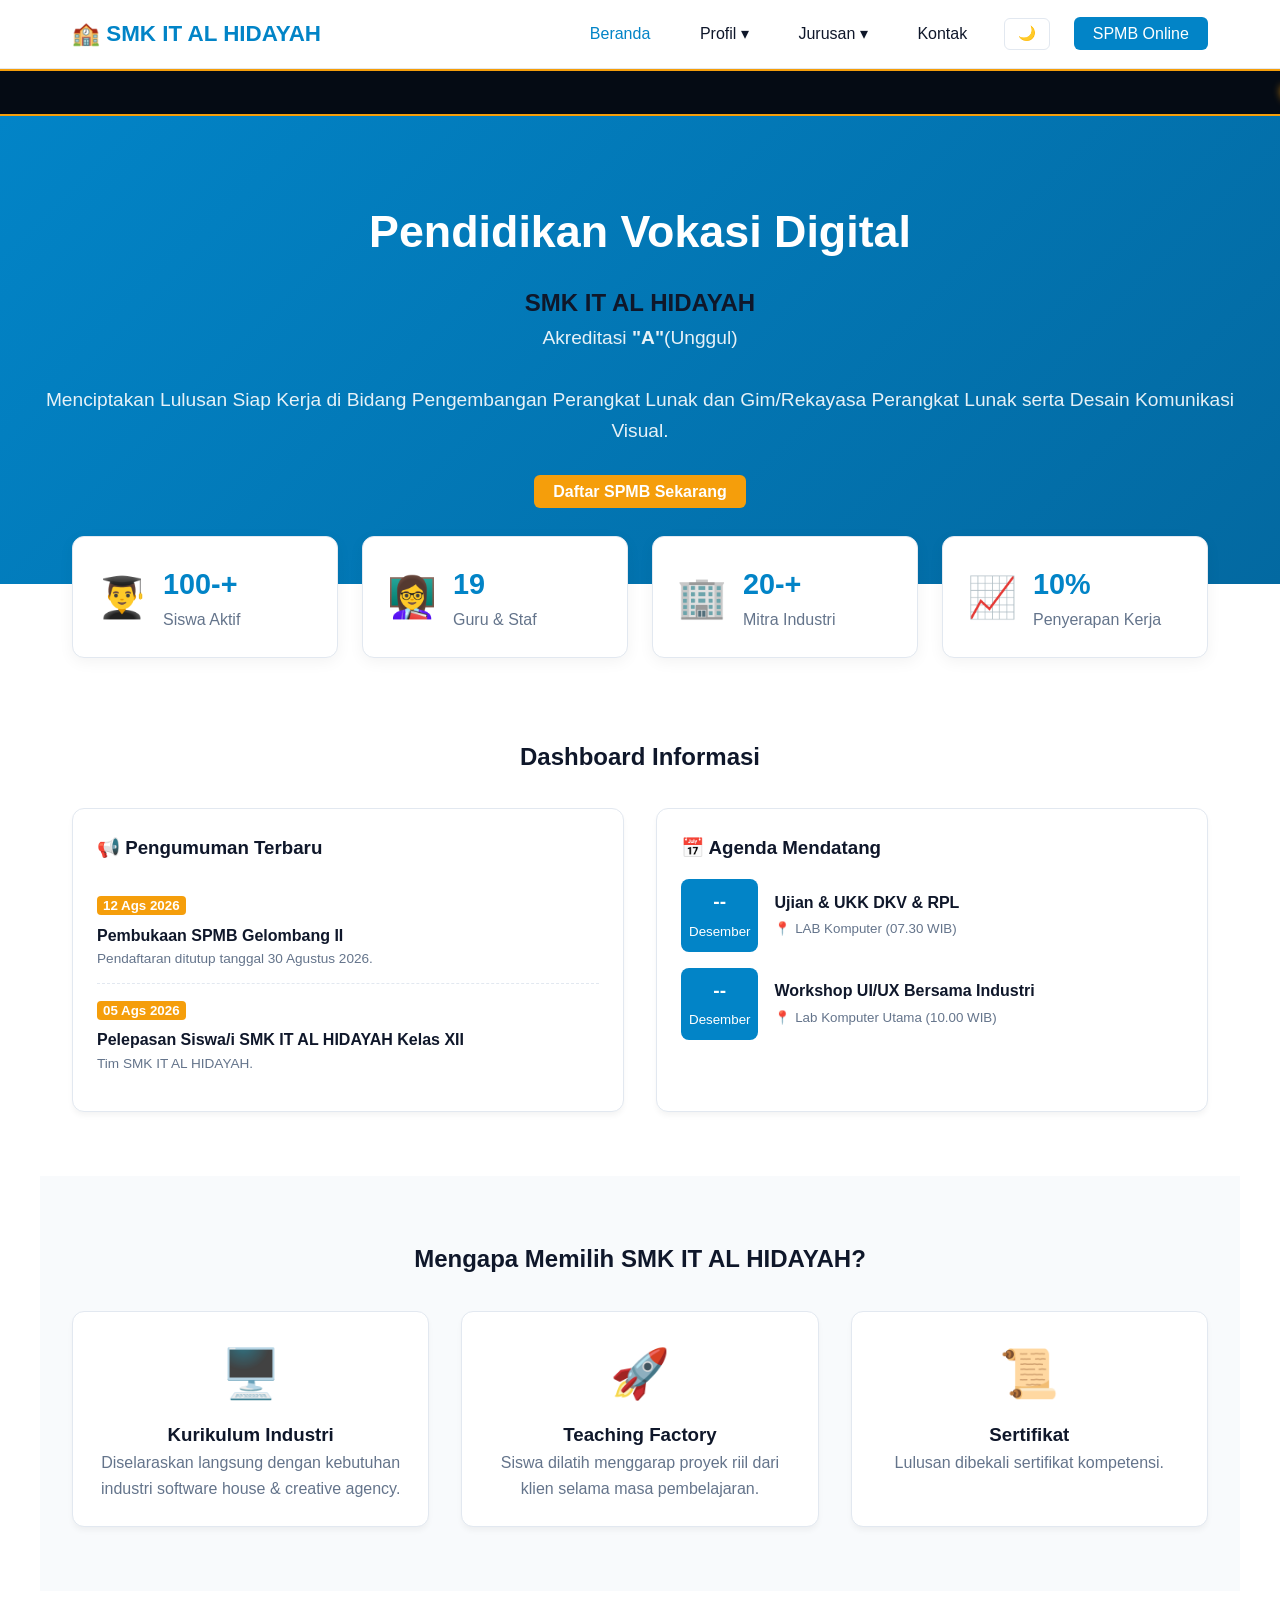
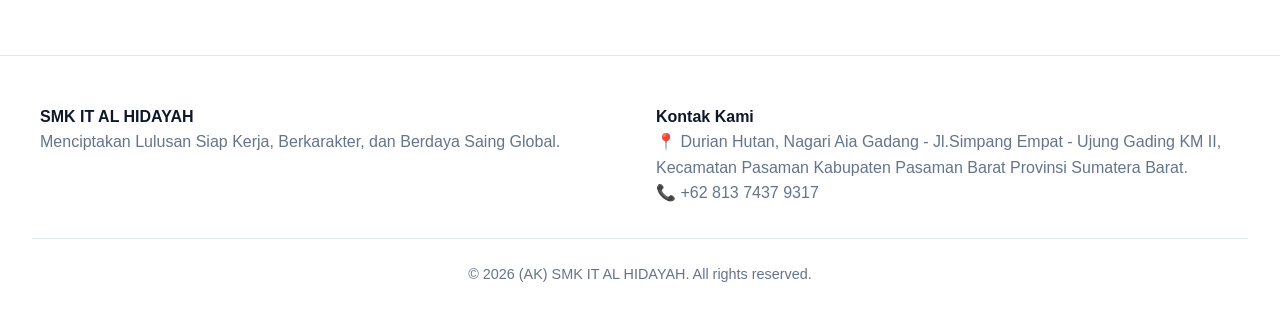
==== index.html @ fcd90033 "Add files via upload" ====
<!DOCTYPE html>
<html lang="id">
<head>
  <meta charset="UTF-8">
  <meta name="viewport" content="width=device-width, initial-scale=1.0">
  <title>Beranda & Dashboard - SMK IT AL HIDAYAH</title>
  <link rel="icon" type="image/png" href="assets/img/favicon.ico">
  <link rel="stylesheet" href="css/style.css">
  <style>
    .hero {
      background: linear-gradient(135deg, #0284c7, #0369a1);
      color: #ffffff;
      padding: 5rem 2rem;
      text-align: center;
    }
    .hero h1 { font-size: 2.8rem; margin-bottom: 1rem; color: #ffffff; }
    .hero p { font-size: 1.2rem; margin-bottom: 2rem; opacity: 0.9; color: #ffffff; }
    .stats-grid {
      display: grid;
      grid-template-columns: repeat(auto-fit, minmax(200px, 1fr));
      gap: 1.5rem;
      margin-top: -3rem;
      position: relative;
      z-index: 10;
    }
    .stat-card {
      background: var(--bg-card);
      padding: 1.5rem;
      border-radius: 12px;
      border: 1px solid var(--border-color);
      display: flex;
      align-items: center;
      gap: 1rem;
      box-shadow: 0 4px 15px rgba(0,0,0,0.05);
    }
    .stat-card h3 { font-size: 1.8rem; color: var(--primary-color); }
    .features-grid, .dashboard-grid {
      display: grid;
      grid-template-columns: repeat(auto-fit, minmax(280px, 1fr));
      gap: 2rem;
    }
  </style>
</head>
<body>
  <header>
    <nav class="navbar">
      <div class="logo">🏫 SMK IT AL HIDAYAH</div>
      <div class="hamburger" id="hamburger"><span></span><span></span><span></span></div>
      <ul class="nav-links" id="navLinks">
        <li><a href="index.html" class="active">Beranda</a></li>
        <li class="dropdown">
          <a href="#">Profil ▾</a>
          <ul class="dropdown-menu">
            <li><a href="profil.html">Sejarah, Visi, Misi & Tujuan</a></li>
            <li><a href="sambutan.html">Sambutan Kepsek</a></li>
            <li><a href="fasilitas.html">Fasilitas Sekolah</a></li>
            <li><a href="struktur-organisasi.html">Struktur Organisasi</a></li>
          </ul>
        </li>
        <li class="dropdown">
          <a href="#">Jurusan ▾</a>
          <ul class="dropdown-menu">
            <li><a href="jurusan-rpl.html">Pengembangan Perangkat Lunak dan Gim</a></li>
            <li><a href="jurusan-dkv.html">Desain Komunikasi Visual</a></li>
          </ul>
        </li>
        <li><a href="kontak.html">Kontak</a></li>
        <li><button id="themeToggle" class="theme-btn">🌙</button></li>
        <li><a href="spmb.html" class="btn-cta">SPMB Online</a></li>
      </ul>
    </nav>
  </header>

  <!-- BANNER RUNNING TEXT LED -->
  <div class="led-banner">
    <div class="led-wrapper">
      <span class="led-text">
        📢 PENGUMUMAN SPMB SMK IT AL HIDAYAH 2026/2027: Penerimaan Peserta Didik Baru Gelombang II telah dibuka! Bagi calon siswa Jurusan Pengembangan Perangkat Lunak dan Gim/Rekayasa Perangkat Lunak (RPL) & Desain Komunikasi Visual (DKV) segera daftarkan diri Anda sebelum 30 Agustus 2026. 🚀
      </span>
    </div>
  </div>

  <main>
    <section class="hero">
      <h1>Pendidikan Vokasi Digital</h1>
      <h2>SMK IT AL HIDAYAH</h2>
      <p>Akreditasi <strong>"A"</strong>(Unggul)</p>
      <p>Menciptakan Lulusan Siap Kerja di Bidang Pengembangan Perangkat Lunak dan Gim/Rekayasa Perangkat Lunak serta Desain Komunikasi Visual.</p>
      <a href="spmb.html" class="btn-cta" style="background-color: var(--accent-color);">Daftar SPMB Sekarang</a>
    </section>

    <div class="section-padding" style="padding-top: 0;">
      <div class="stats-grid">
        <div class="stat-card">
          <span style="font-size: 2.5rem;">👨‍🎓</span>
          <div><h3>100-+</h3><p class="text-muted">Siswa Aktif</p></div>
        </div>
        <div class="stat-card">
          <span style="font-size: 2.5rem;">👩‍🏫</span>
          <div><h3>19</h3><p class="text-muted">Guru & Staf</p></div>
        </div>
        <div class="stat-card">
          <span style="font-size: 2.5rem;">🏢</span>
          <div><h3>20-+</h3><p class="text-muted">Mitra Industri</p></div>
        </div>
        <div class="stat-card">
          <span style="font-size: 2.5rem;">📈</span>
          <div><h3>10%</h3><p class="text-muted">Penyerapan Kerja</p></div>
        </div>
      </div>
    </div>  

    <section class="section-padding" style="padding-top: 1rem;">
      <h2 style="text-align: center; margin-bottom: 2rem;">Dashboard Informasi</h2>
      <div class="dashboard-grid">
        <div class="card">
          <h3>📢 Pengumuman Terbaru</h3>
          <ul style="margin-top: 1rem; list-style: none;">
            <li style="padding: 0.8rem 0; border-bottom: 1px dashed var(--border-color);">
              <small style="background: var(--accent-color); color: #fff; padding: 2px 6px; border-radius: 4px; font-weight: bold;">12 Ags 2026</small>
              <p style="margin-top: 5px; font-weight: 600;">Pembukaan SPMB Gelombang II</p>
              <p class="text-muted" style="font-size: 0.85rem;">Pendaftaran ditutup tanggal 30 Agustus 2026.</p>
            </li>
            <li style="padding: 0.8rem 0;">
              <small style="background: var(--accent-color); color: #fff; padding: 2px 6px; border-radius: 4px; font-weight: bold;">05 Ags 2026</small>
              <p style="margin-top: 5px; font-weight: 600;">Pelepasan Siswa/i SMK IT AL HIDAYAH Kelas XII</p>
              <p class="text-muted" style="font-size: 0.85rem;">Tim SMK IT AL HIDAYAH.</p>
            </li>
          </ul>
        </div>

        <div class="card">
          <h3>📅 Agenda Mendatang</h3>
          <ul style="margin-top: 1rem; list-style: none;">
            <li style="display: flex; gap: 1rem; align-items: center; margin-bottom: 1rem;">
              <div style="background: var(--primary-color); color: white; padding: 0.5rem; border-radius: 8px; text-align: center; min-width: 55px;">
                <strong style="font-size: 1.2rem; color: #fff;">--</strong><br><small style="color: #fff;">Desember</small>
              </div>
              <div>
                <h4>Ujian & UKK DKV & RPL</h4>
                <small class="text-muted">📍 LAB Komputer (07.30 WIB)</small>
              </div>
            </li>
            <li style="display: flex; gap: 1rem; align-items: center;">
              <div style="background: var(--primary-color); color: white; padding: 0.5rem; border-radius: 8px; text-align: center; min-width: 55px;">
                <strong style="font-size: 1.2rem; color: #fff;">--</strong><br><small style="color: #fff;">Desember</small>
              </div>
              <div>
                <h4>Workshop UI/UX Bersama Industri</h4>
                <small class="text-muted">📍 Lab Komputer Utama (10.00 WIB)</small>
              </div>
            </li>
          </ul>
        </div>
      </div>
    </section>

    <section class="section-padding" style="background: var(--bg-section);">
      <h2 style="text-align: center; margin-bottom: 2rem;">Mengapa Memilih SMK IT AL HIDAYAH?</h2>
      <div class="features-grid">
        <div class="card" style="text-align: center;">
          <div style="font-size: 3rem; margin-bottom: 0.5rem;">🖥️</div>
          <h3>Kurikulum Industri</h3>
          <p class="text-muted">Diselaraskan langsung dengan kebutuhan industri software house & creative agency.</p>
        </div>
        <div class="card" style="text-align: center;">
          <div style="font-size: 3rem; margin-bottom: 0.5rem;">🚀</div>
          <h3>Teaching Factory</h3>
          <p class="text-muted">Siswa dilatih menggarap proyek riil dari klien selama masa pembelajaran.</p>
        </div>
        <div class="card" style="text-align: center;">
          <div style="font-size: 3rem; margin-bottom: 0.5rem;">📜</div>
          <h3>Sertifikat</h3>
          <p class="text-muted">Lulusan dibekali sertifikat kompetensi.</p>
        </div>
      </div>
    </section>
  </main>

  <footer>
    <div class="footer-container">
      <div class="footer-col">
        <h4>SMK IT AL HIDAYAH</h4>
        <p class="text-muted">Menciptakan Lulusan Siap Kerja, Berkarakter, dan Berdaya Saing Global.</p>
      </div>
      <div class="footer-col">
        <h4>Kontak Kami</h4>
        <p class="text-muted">📍 Durian Hutan, Nagari Aia Gadang - Jl.Simpang Empat - Ujung Gading KM II, Kecamatan Pasaman Kabupaten Pasaman Barat Provinsi Sumatera Barat.</p>
        <p class="text-muted">📞 +62 813 7437 9317</p>
      </div>
    </div>
    <div class="footer-bottom">
      <p class="text-muted">&copy; 2026 (AK) SMK IT AL HIDAYAH. All rights reserved.</p>
    </div>
  </footer>

  <script src="script.js"></script>
</body>
</html>
---- css/style.css ----
/* ==========================================
   CSS VARIABLES & THEMING
   ========================================== */
:root {
  --bg-main: #ffffff;
  --bg-card: #ffffff;
  --bg-section: #f8fafc;
  --text-primary: #0f172a;
  --text-muted: #64748b;
  --border-color: #e2e8f0;
  --primary-color: #0284c7;
  --secondary-color: #0369a1;
  --accent-color: #f59e0b;
  --nav-bg: #ffffff;
  
  /* LED Running Text Light Theme */
  --led-bg: #050b14;
  --led-text: #f59e0b;
}

body.dark-mode {
  --bg-main: #0f172a;
  --bg-card: #1e293b;
  --bg-section: #111827;
  --text-primary: #f8fafc;
  --text-muted: #94a3b8;
  --border-color: #334155;
  --primary-color: #38bdf8;
  --secondary-color: #0284c7;
  --nav-bg: #1e293b;
  
  /* LED Running Text Dark Theme */
  --led-bg: #020617;
  --led-text: #fbbf24;
}

/* ==========================================
   RESET & BASE STYLES
   ========================================== */
* {
  margin: 0;
  padding: 0;
  box-sizing: border-box;
}

body {
  font-family: 'Segoe UI', Tahoma, Geneva, Verdana, sans-serif;
  background-color: var(--bg-main);
  color: var(--text-primary);
  line-height: 1.6;
  transition: background-color 0.3s ease, color 0.3s ease;
}

a {
  text-decoration: none;
  color: inherit;
}

/* Reset Teks Responsif Mode Gelap/Terang */
h1, h2, h3, h4, h5, h6, p, span, li, small {
  color: var(--text-primary);
  transition: color 0.3s ease;
}

.text-muted {
  color: var(--text-muted) !important;
}

.section-padding {
  padding: 4rem 2rem;
  max-width: 1200px;
  margin: 0 auto;
}

/* ==========================================
   NAVIGATION BAR & DROPDOWN
   ========================================== */
header {
  background-color: var(--nav-bg);
  border-bottom: 1px solid var(--border-color);
  position: sticky;
  top: 0;
  z-index: 1000;
  transition: background-color 0.3s ease;
}

.navbar {
  display: flex;
  justify-content: space-between;
  align-items: center;
  max-width: 1200px;
  margin: 0 auto;
  padding: 1rem 2rem;
}

.logo {
  font-size: 1.4rem;
  font-weight: 700;
  color: var(--primary-color);
}

.nav-links {
  display: flex;
  list-style: none;
  align-items: center;
  gap: 1.5rem;
}

.nav-links a {
  font-weight: 500;
  padding: 0.5rem 0.8rem;
  border-radius: 6px;
  transition: all 0.2s;
}

.nav-links a:hover, .nav-links a.active {
  color: var(--primary-color);
}

/* Dropdown Menu */
.dropdown {
  position: relative;
}

.dropdown-menu {
  display: none;
  position: absolute;
  top: 100%;
  left: 0;
  background-color: var(--bg-card);
  border: 1px solid var(--border-color);
  min-width: 200px;
  box-shadow: 0 10px 15px -3px rgba(0, 0, 0, 0.1);
  border-radius: 8px;
  list-style: none;
  padding: 0.5rem 0;
}

.dropdown-menu li a {
  display: block;
  padding: 0.6rem 1.2rem;
  white-space: nowrap;
}

.dropdown-menu li a:hover {
  background-color: var(--bg-section);
}

.dropdown:hover .dropdown-menu {
  display: block;
}

/* Buttons */
.theme-btn {
  background: none;
  border: 1px solid var(--border-color);
  color: var(--text-primary);
  padding: 0.4rem 0.8rem;
  border-radius: 6px;
  cursor: pointer;
  font-size: 0.9rem;
}

.btn-cta {
  background-color: var(--primary-color);
  color: #ffffff !important;
  padding: 0.5rem 1.2rem !important;
  border-radius: 6px;
  font-weight: 600;
}

/* Hamburger Menu Mobile */
.hamburger {
  display: none;
  flex-direction: column;
  cursor: pointer;
  gap: 5px;
}

.hamburger span {
  width: 25px;
  height: 3px;
  background-color: var(--text-primary);
  border-radius: 2px;
}

/* ==========================================
   LED RUNNING TEXT
   ========================================== */
.led-banner {
  background-color: var(--led-bg);
  border-top: 2px solid var(--accent-color);
  border-bottom: 2px solid var(--accent-color);
  overflow: hidden;
  white-space: nowrap;
  box-shadow: 0 0 10px rgba(245, 158, 11, 0.3);
  display: flex;
  align-items: center;
  padding: 0.5rem 0;
}

.led-wrapper {
  display: inline-block;
  padding-left: 100%;
  animation: marquee 25s linear infinite;
}

.led-wrapper:hover {
  animation-play-state: paused;
}

.led-text {
  font-family: 'Courier New', Courier, monospace;
  font-size: 1rem;
  font-weight: 700;
  color: var(--led-text) !important;
  text-shadow: 0 0 8px var(--led-text);
  letter-spacing: 1px;
}

@keyframes marquee {
  0% { transform: translate3d(0, 0, 0); }
  100% { transform: translate3d(-100%, 0, 0); }
}

/* ==========================================
   CARDS & GRID LAYOUTS
   ========================================== */
.card {
  background-color: var(--bg-card);
  border: 1px solid var(--border-color);
  border-radius: 12px;
  padding: 1.5rem;
  box-shadow: 0 4px 6px -1px rgba(0, 0, 0, 0.05);
}

.form-group {
  margin-bottom: 1.2rem;
}

.form-group label {
  display: block;
  margin-bottom: 0.5rem;
  font-weight: 600;
}

.form-control {
  width: 100%;
  padding: 0.75rem;
  border: 1px solid var(--border-color);
  border-radius: 6px;
  background-color: var(--bg-main);
  color: var(--text-primary);
}

/* ==========================================
   FOOTER
   ========================================== */
footer {
  background-color: var(--bg-card);
  border-top: 1px solid var(--border-color);
  padding: 3rem 2rem 1.5rem 2rem;
  margin-top: 4rem;
}

.footer-container {
  max-width: 1200px;
  margin: 0 auto;
  display: grid;
  grid-template-columns: repeat(auto-fit, minmax(250px, 1fr));
  gap: 2rem;
}

.footer-bottom {
  text-align: center;
  margin-top: 2rem;
  padding-top: 1.5rem;
  border-top: 1px solid var(--border-color);
  font-size: 0.9rem;
}

/* ==========================================
   RESPONSIVE DESIGN (MOBILE)
   ========================================== */
@media (max-width: 768px) {
  .hamburger { display: flex; }
  .nav-links {
    display: none;
    flex-direction: column;
    position: absolute;
    top: 100%;
    left: 0;
    width: 100%;
    background-color: var(--nav-bg);
    border-bottom: 1px solid var(--border-color);
    padding: 1.5rem;
    align-items: flex-start;
  }
  .nav-links.show { display: flex; }
  .dropdown-menu {
    position: static;
    box-shadow: none;
    border: none;
    padding-left: 1rem;
  }
}
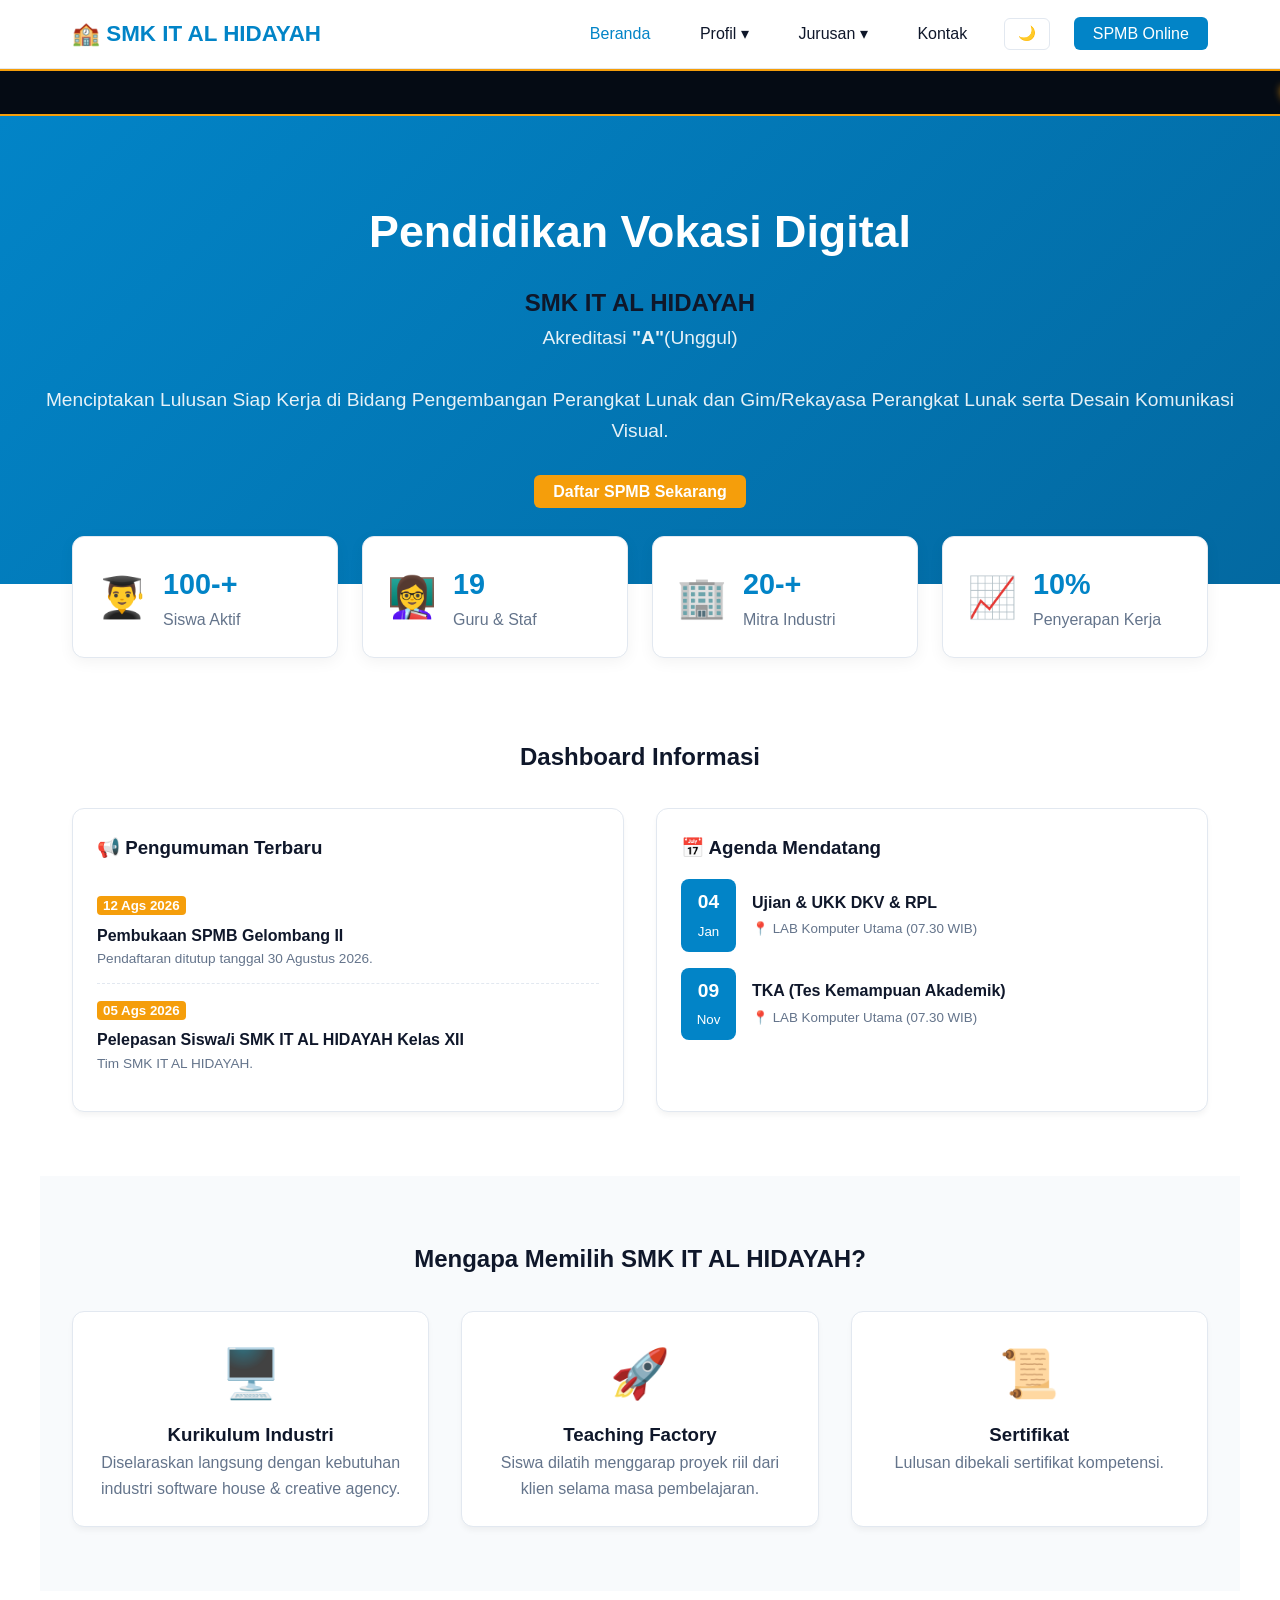
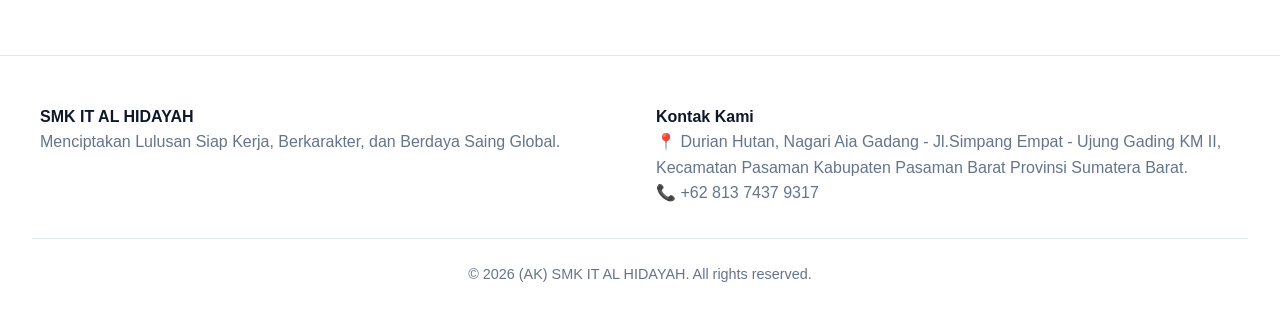
==== commit bcfd126c: "Update index.html" ====
--- a/index.html
+++ b/index.html
@@ -75,7 +75,7 @@
   <div class="led-banner">
     <div class="led-wrapper">
       <span class="led-text">
-        📢 PENGUMUMAN SPMB SMK IT AL HIDAYAH 2026/2027: Penerimaan Peserta Didik Baru Gelombang II telah dibuka! Bagi calon siswa Jurusan Pengembangan Perangkat Lunak dan Gim/Rekayasa Perangkat Lunak (RPL) & Desain Komunikasi Visual (DKV) segera daftarkan diri Anda sebelum 30 Agustus 2026. 🚀
+        📢 PENGUMUMAN SMK IT AL HIDAYAH 2026/2027: Penerimaan Peserta Didik Baru Gelombang II telah dibuka! Bagi calon siswa Jurusan Pengembangan Perangkat Lunak dan Gim/Rekayasa Perangkat Lunak (RPL) & Desain Komunikasi Visual (DKV) segera daftarkan diri Anda sebelum 30 Agustus 2026. 🚀
       </span>
     </div>
   </div>
@@ -134,20 +134,20 @@
           <ul style="margin-top: 1rem; list-style: none;">
             <li style="display: flex; gap: 1rem; align-items: center; margin-bottom: 1rem;">
               <div style="background: var(--primary-color); color: white; padding: 0.5rem; border-radius: 8px; text-align: center; min-width: 55px;">
-                <strong style="font-size: 1.2rem; color: #fff;">--</strong><br><small style="color: #fff;">Desember</small>
+                <strong style="font-size: 1.2rem; color: #fff;">04</strong><br><small style="color: #fff;">Jan</small>
               </div>
               <div>
                 <h4>Ujian & UKK DKV & RPL</h4>
-                <small class="text-muted">📍 LAB Komputer (07.30 WIB)</small>
+                <small class="text-muted">📍 LAB Komputer Utama (07.30 WIB)</small>
               </div>
             </li>
             <li style="display: flex; gap: 1rem; align-items: center;">
               <div style="background: var(--primary-color); color: white; padding: 0.5rem; border-radius: 8px; text-align: center; min-width: 55px;">
-                <strong style="font-size: 1.2rem; color: #fff;">--</strong><br><small style="color: #fff;">Desember</small>
+                <strong style="font-size: 1.2rem; color: #fff;">09</strong><br><small style="color: #fff;">Nov</small>
               </div>
               <div>
-                <h4>Workshop UI/UX Bersama Industri</h4>
-                <small class="text-muted">📍 Lab Komputer Utama (10.00 WIB)</small>
+                <h4>TKA (Tes Kemampuan Akademik)</h4>
+                <small class="text-muted">📍 LAB Komputer Utama (07.30 WIB)</small>
               </div>
             </li>
           </ul>
@@ -196,4 +196,4 @@
 
   <script src="script.js"></script>
 </body>
-</html>+</html>
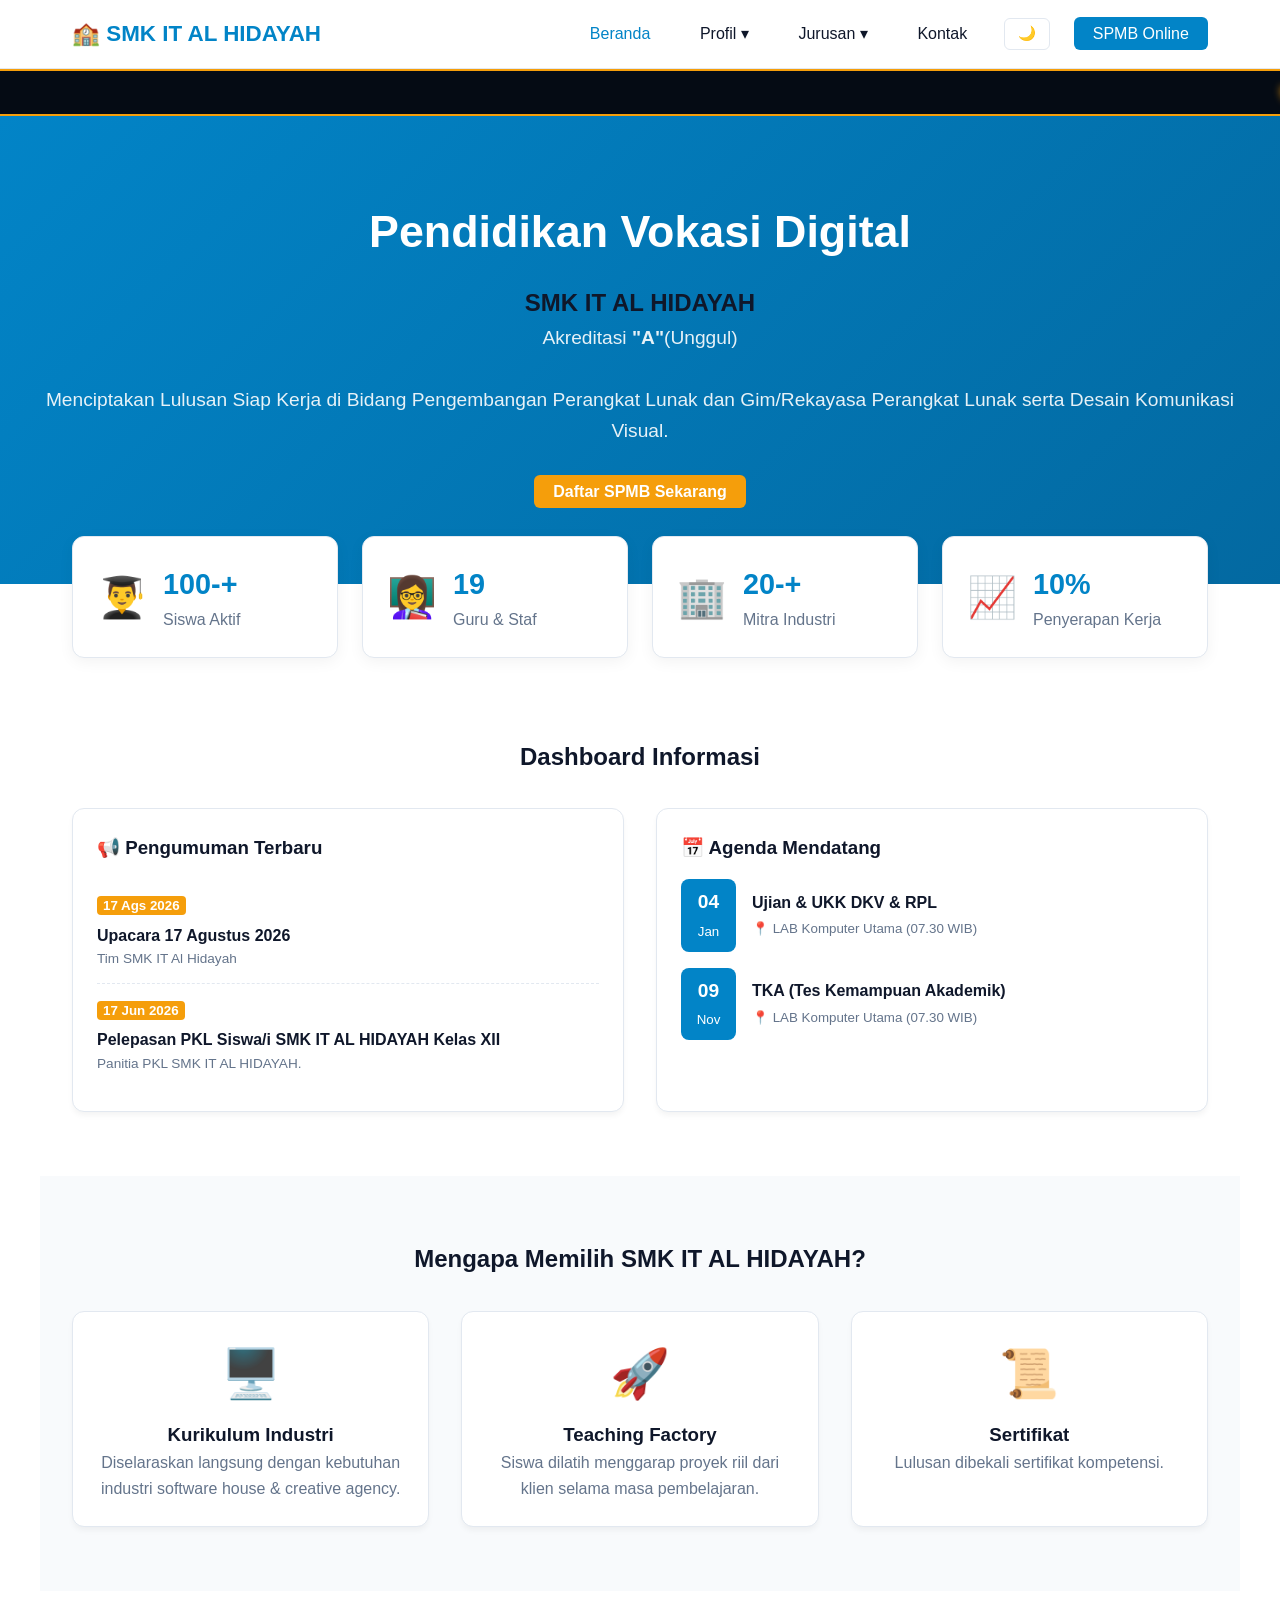
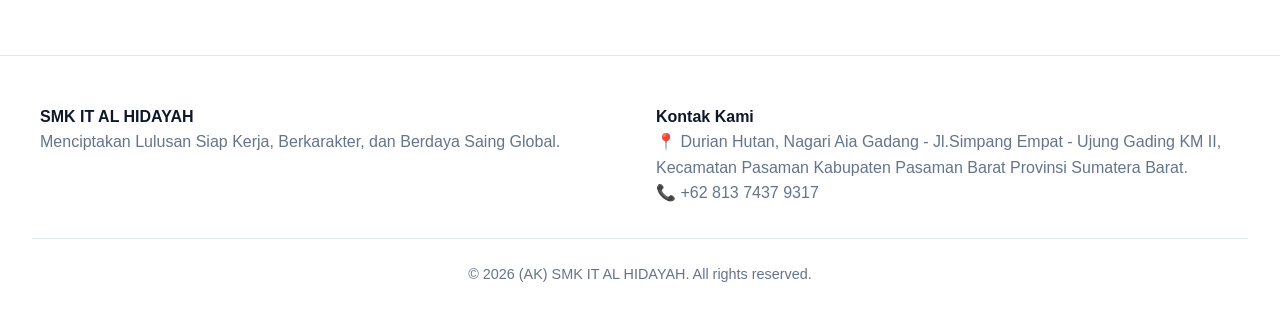
==== commit 4b71f637: "Update index.html" ====
--- a/index.html
+++ b/index.html
@@ -117,14 +117,14 @@
           <h3>📢 Pengumuman Terbaru</h3>
           <ul style="margin-top: 1rem; list-style: none;">
             <li style="padding: 0.8rem 0; border-bottom: 1px dashed var(--border-color);">
-              <small style="background: var(--accent-color); color: #fff; padding: 2px 6px; border-radius: 4px; font-weight: bold;">12 Ags 2026</small>
-              <p style="margin-top: 5px; font-weight: 600;">Pembukaan SPMB Gelombang II</p>
-              <p class="text-muted" style="font-size: 0.85rem;">Pendaftaran ditutup tanggal 30 Agustus 2026.</p>
+              <small style="background: var(--accent-color); color: #fff; padding: 2px 6px; border-radius: 4px; font-weight: bold;">17 Ags 2026</small>
+              <p style="margin-top: 5px; font-weight: 600;">Upacara 17 Agustus 2026</p>
+              <p class="text-muted" style="font-size: 0.85rem;">Tim SMK IT Al Hidayah</p>
             </li>
             <li style="padding: 0.8rem 0;">
-              <small style="background: var(--accent-color); color: #fff; padding: 2px 6px; border-radius: 4px; font-weight: bold;">05 Ags 2026</small>
-              <p style="margin-top: 5px; font-weight: 600;">Pelepasan Siswa/i SMK IT AL HIDAYAH Kelas XII</p>
-              <p class="text-muted" style="font-size: 0.85rem;">Tim SMK IT AL HIDAYAH.</p>
+              <small style="background: var(--accent-color); color: #fff; padding: 2px 6px; border-radius: 4px; font-weight: bold;">17 Jun 2026</small>
+              <p style="margin-top: 5px; font-weight: 600;">Pelepasan PKL Siswa/i SMK IT AL HIDAYAH Kelas XII</p>
+              <p class="text-muted" style="font-size: 0.85rem;">Panitia PKL SMK IT AL HIDAYAH.</p>
             </li>
           </ul>
         </div>
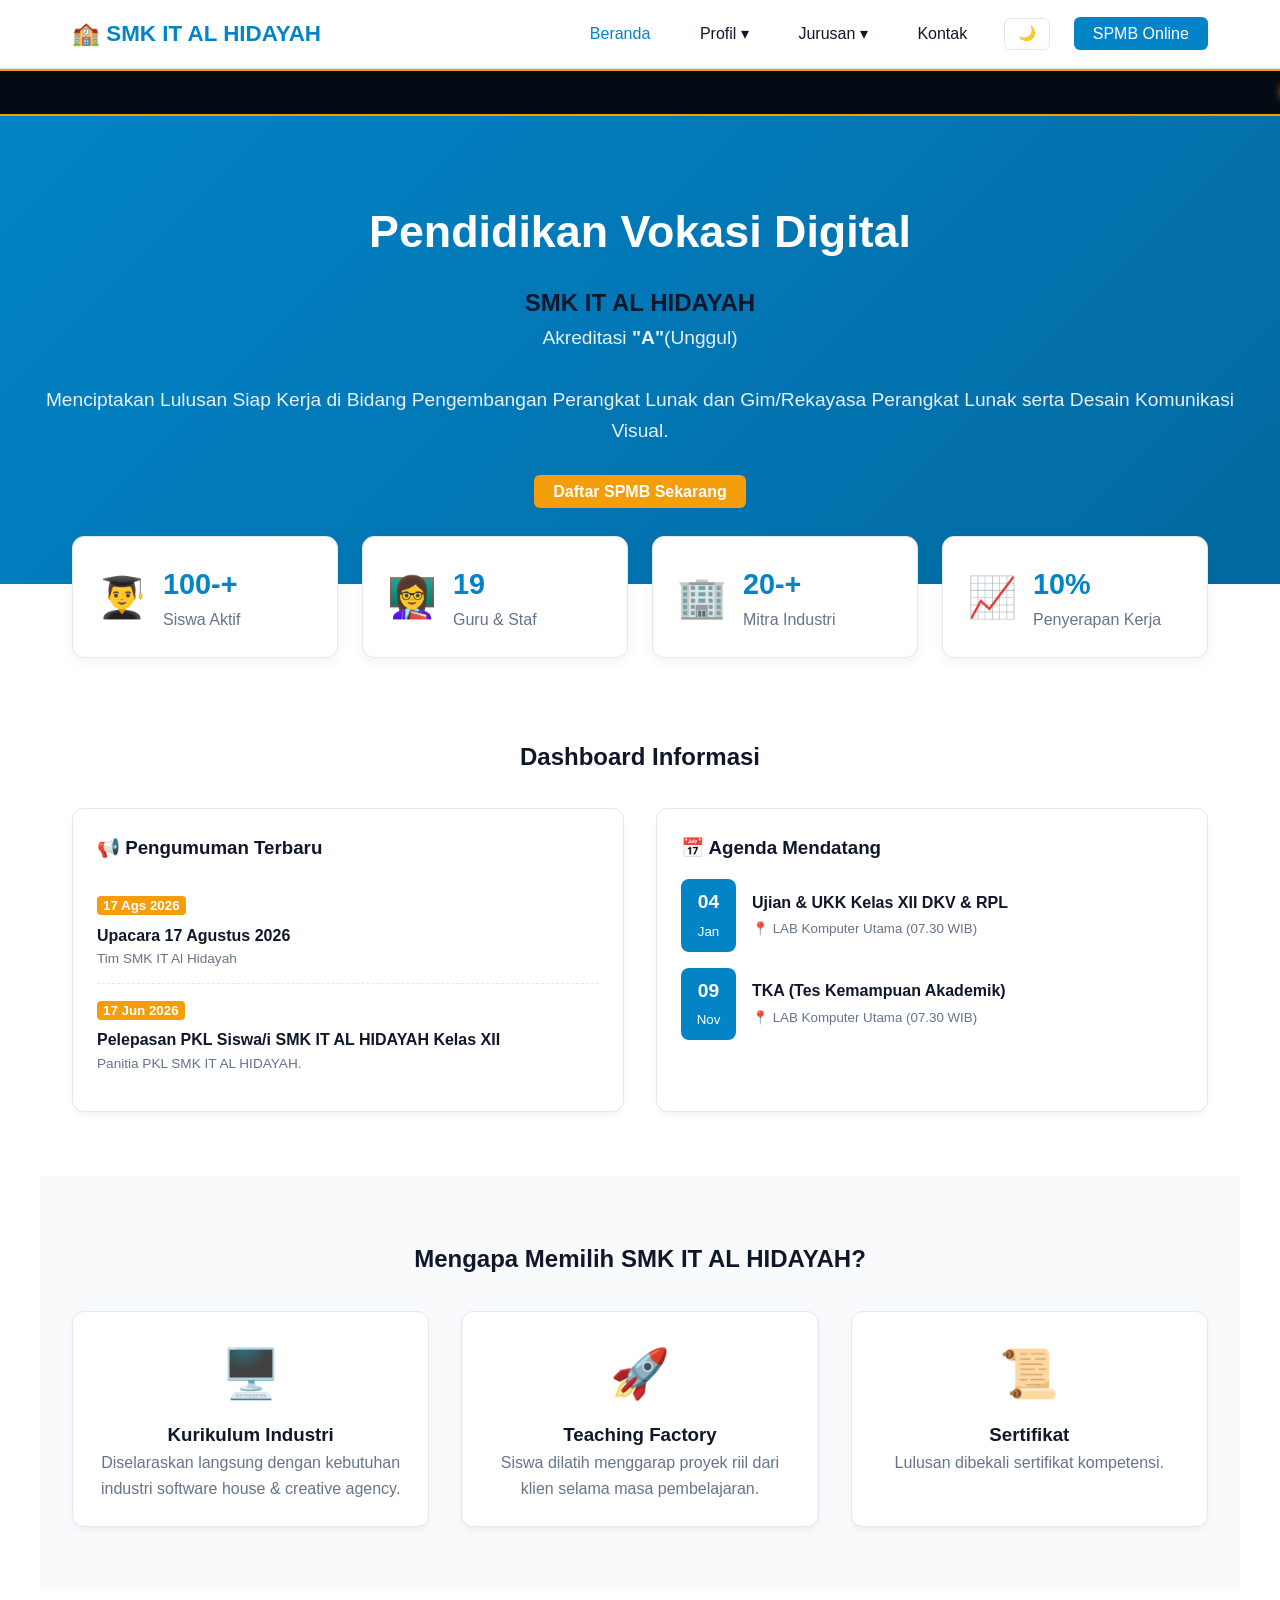
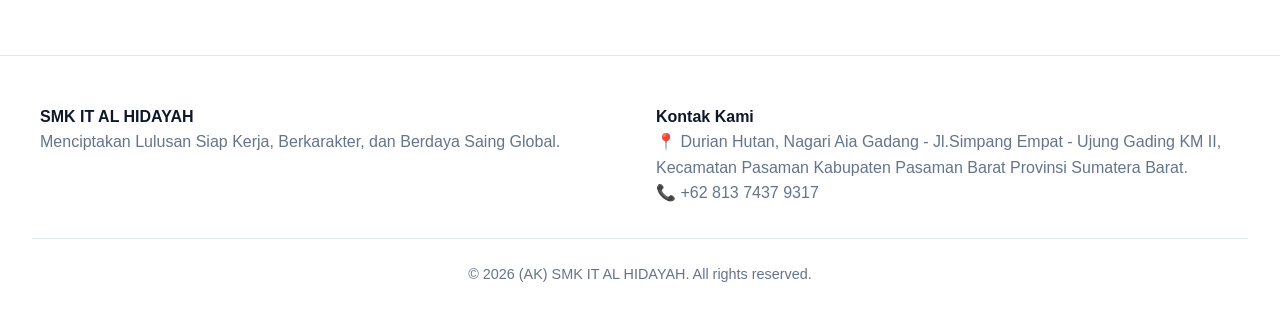
==== commit 5a2ff4cb: "Update index.html" ====
--- a/index.html
+++ b/index.html
@@ -71,7 +71,6 @@
     </nav>
   </header>
 
-  <!-- BANNER RUNNING TEXT LED -->
   <div class="led-banner">
     <div class="led-wrapper">
       <span class="led-text">
@@ -137,7 +136,7 @@
                 <strong style="font-size: 1.2rem; color: #fff;">04</strong><br><small style="color: #fff;">Jan</small>
               </div>
               <div>
-                <h4>Ujian & UKK DKV & RPL</h4>
+                <h4>Ujian & UKK Kelas XII DKV & RPL</h4>
                 <small class="text-muted">📍 LAB Komputer Utama (07.30 WIB)</small>
               </div>
             </li>
--- a/css/style.css
+++ b/css/style.css
@@ -1,7 +1,3 @@
-
-/* ==========================================
-   CSS VARIABLES & THEMING
-   ========================================== */
 :root {
   --bg-main: #ffffff;
   --bg-card: #ffffff;
@@ -14,7 +10,6 @@
   --accent-color: #f59e0b;
   --nav-bg: #ffffff;
   
-  /* LED Running Text Light Theme */
   --led-bg: #050b14;
   --led-text: #f59e0b;
 }
@@ -30,14 +25,10 @@
   --secondary-color: #0284c7;
   --nav-bg: #1e293b;
   
-  /* LED Running Text Dark Theme */
   --led-bg: #020617;
   --led-text: #fbbf24;
 }
 
-/* ==========================================
-   RESET & BASE STYLES
-   ========================================== */
 * {
   margin: 0;
   padding: 0;
@@ -57,7 +48,6 @@
   color: inherit;
 }
 
-/* Reset Teks Responsif Mode Gelap/Terang */
 h1, h2, h3, h4, h5, h6, p, span, li, small {
   color: var(--text-primary);
   transition: color 0.3s ease;
@@ -73,9 +63,6 @@
   margin: 0 auto;
 }
 
-/* ==========================================
-   NAVIGATION BAR & DROPDOWN
-   ========================================== */
 header {
   background-color: var(--nav-bg);
   border-bottom: 1px solid var(--border-color);
@@ -118,7 +105,6 @@
   color: var(--primary-color);
 }
 
-/* Dropdown Menu */
 .dropdown {
   position: relative;
 }
@@ -151,7 +137,6 @@
   display: block;
 }
 
-/* Buttons */
 .theme-btn {
   background: none;
   border: 1px solid var(--border-color);
@@ -170,7 +155,6 @@
   font-weight: 600;
 }
 
-/* Hamburger Menu Mobile */
 .hamburger {
   display: none;
   flex-direction: column;
@@ -185,9 +169,6 @@
   border-radius: 2px;
 }
 
-/* ==========================================
-   LED RUNNING TEXT
-   ========================================== */
 .led-banner {
   background-color: var(--led-bg);
   border-top: 2px solid var(--accent-color);
@@ -224,9 +205,6 @@
   100% { transform: translate3d(-100%, 0, 0); }
 }
 
-/* ==========================================
-   CARDS & GRID LAYOUTS
-   ========================================== */
 .card {
   background-color: var(--bg-card);
   border: 1px solid var(--border-color);
@@ -254,9 +232,6 @@
   color: var(--text-primary);
 }
 
-/* ==========================================
-   FOOTER
-   ========================================== */
 footer {
   background-color: var(--bg-card);
   border-top: 1px solid var(--border-color);
@@ -280,9 +255,6 @@
   font-size: 0.9rem;
 }
 
-/* ==========================================
-   RESPONSIVE DESIGN (MOBILE)
-   ========================================== */
 @media (max-width: 768px) {
   .hamburger { display: flex; }
   .nav-links {
@@ -304,4 +276,4 @@
     border: none;
     padding-left: 1rem;
   }
-}+}
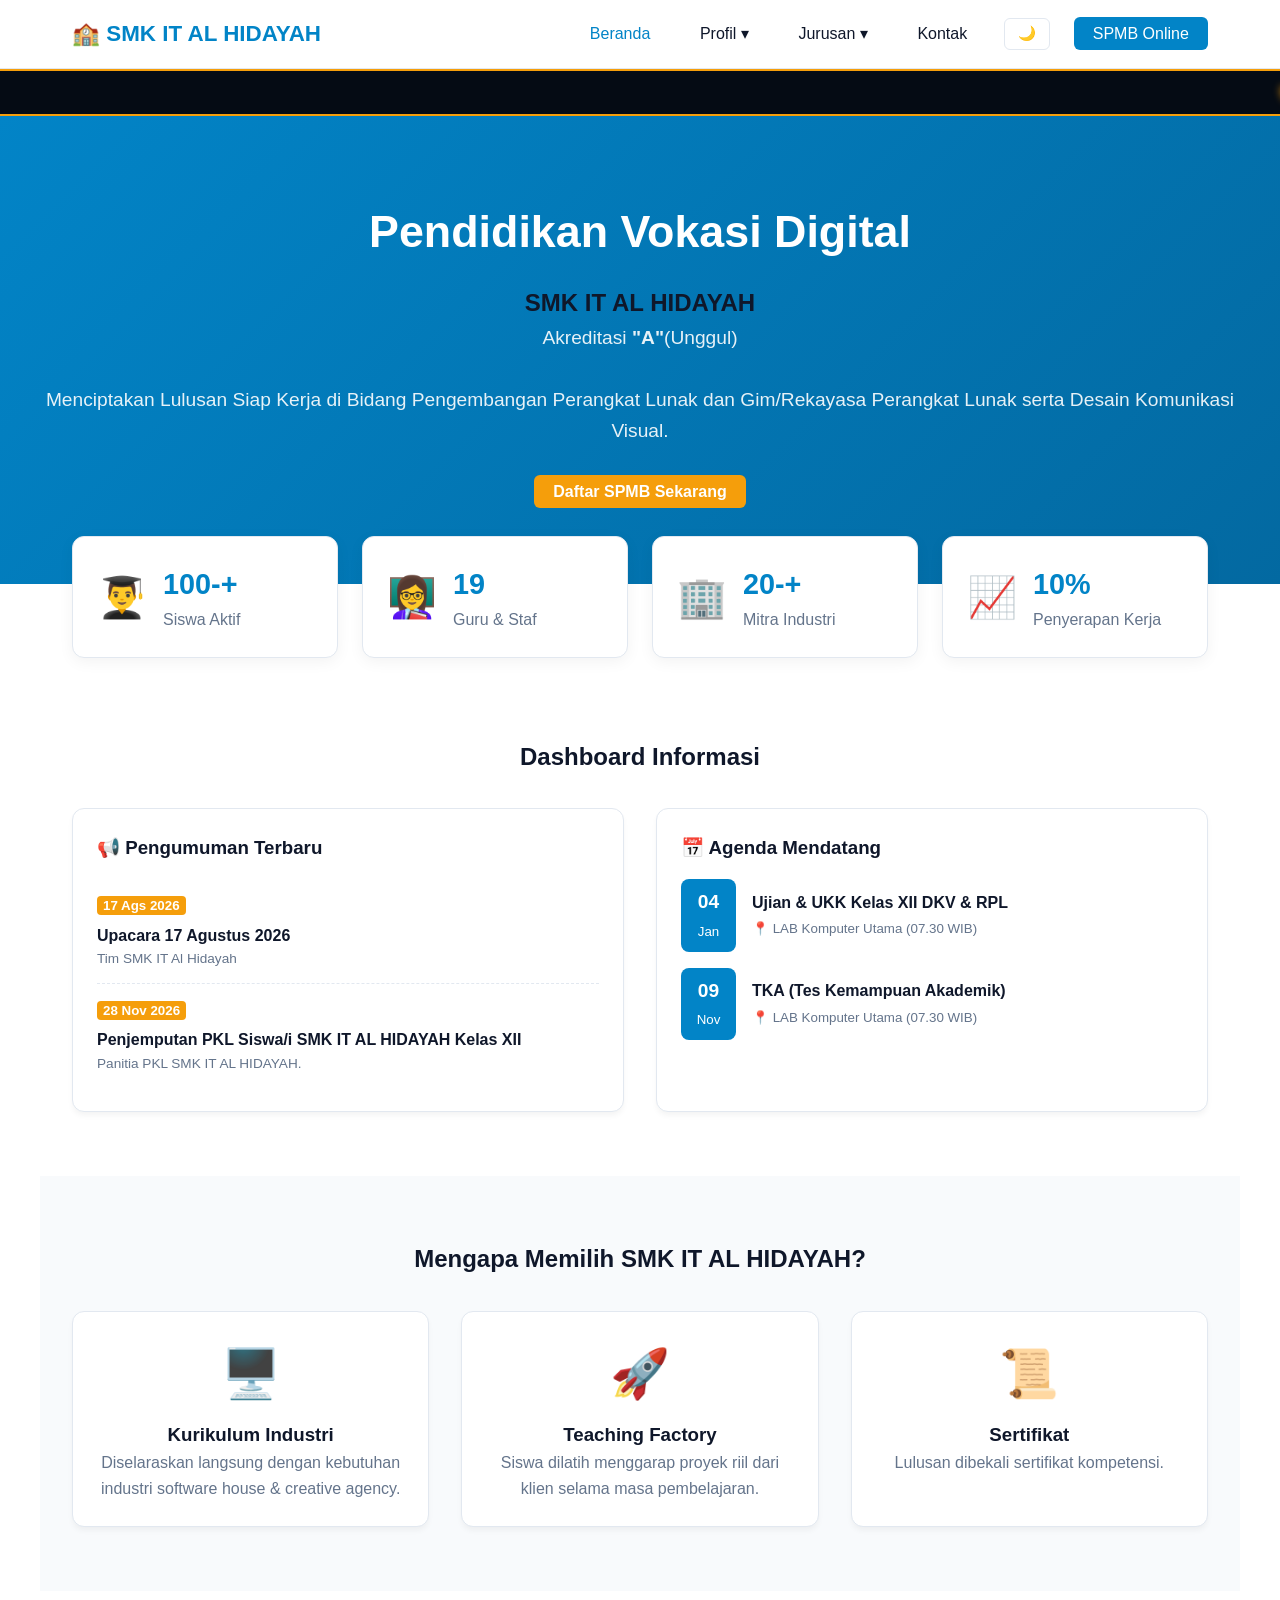
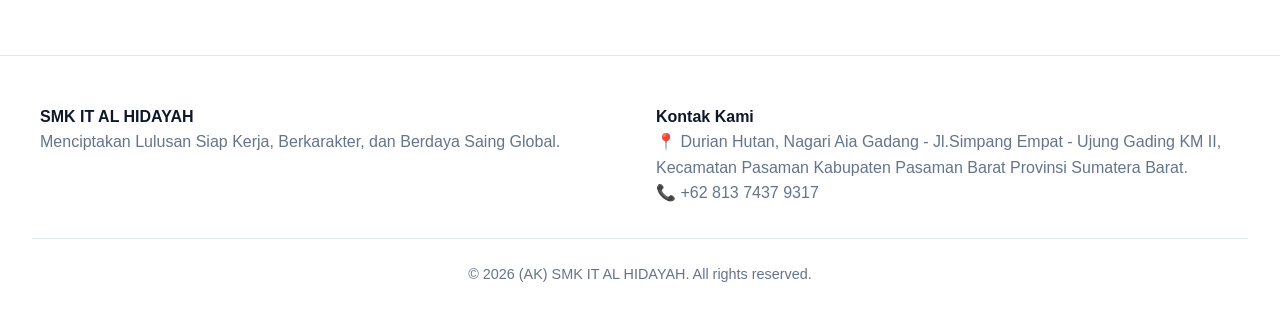
==== commit 4287f865: "Update index.html" ====
--- a/index.html
+++ b/index.html
@@ -121,8 +121,8 @@
               <p class="text-muted" style="font-size: 0.85rem;">Tim SMK IT Al Hidayah</p>
             </li>
             <li style="padding: 0.8rem 0;">
-              <small style="background: var(--accent-color); color: #fff; padding: 2px 6px; border-radius: 4px; font-weight: bold;">17 Jun 2026</small>
-              <p style="margin-top: 5px; font-weight: 600;">Pelepasan PKL Siswa/i SMK IT AL HIDAYAH Kelas XII</p>
+              <small style="background: var(--accent-color); color: #fff; padding: 2px 6px; border-radius: 4px; font-weight: bold;">28 Nov 2026</small>
+              <p style="margin-top: 5px; font-weight: 600;">Penjemputan PKL Siswa/i SMK IT AL HIDAYAH Kelas XII</p>
               <p class="text-muted" style="font-size: 0.85rem;">Panitia PKL SMK IT AL HIDAYAH.</p>
             </li>
           </ul>
